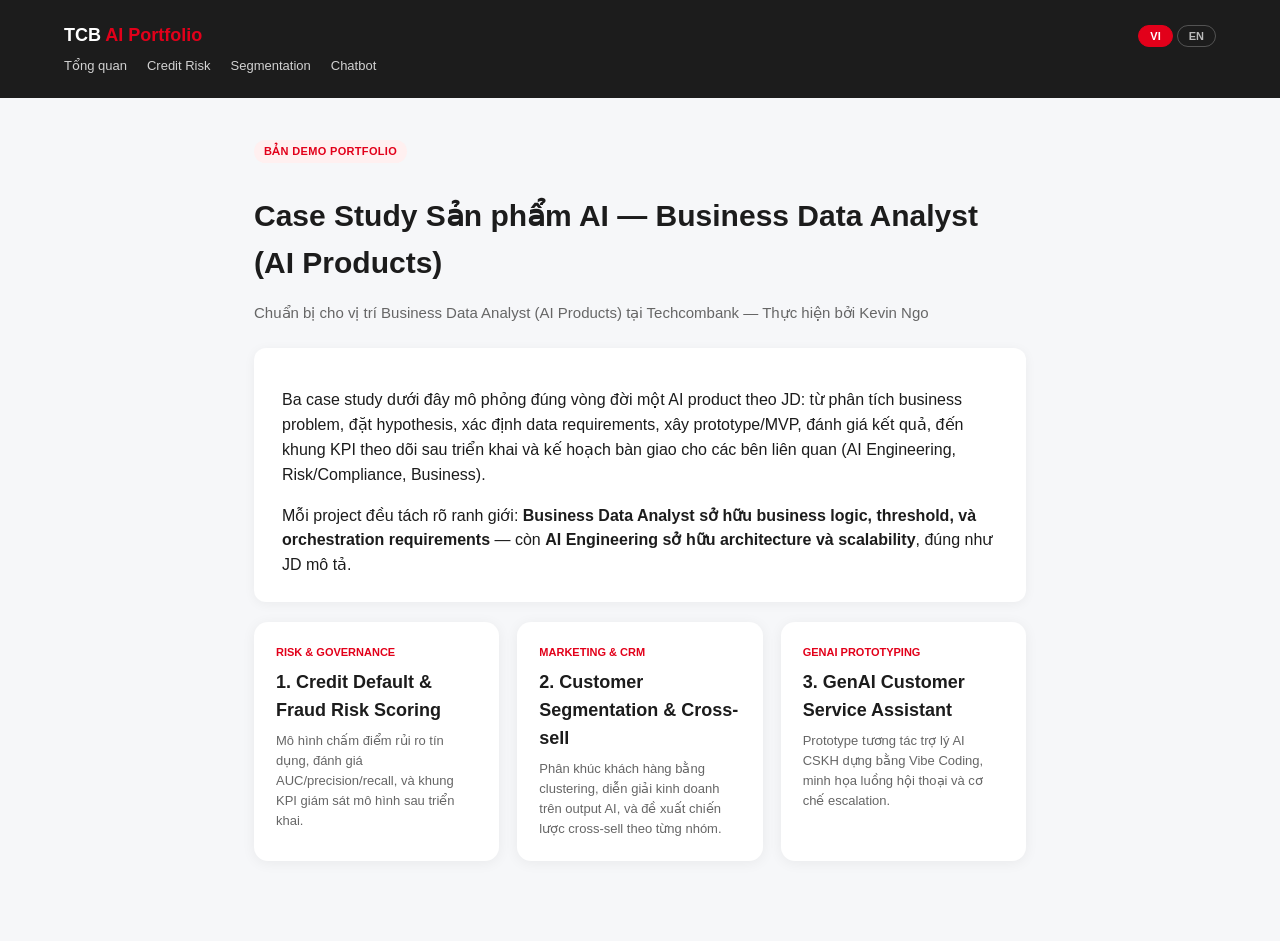
==== index.html @ ac0376df "Remove JD-mapping table, add VI/EN bilingual toggle, translate all content" ====
<!DOCTYPE html>
<html lang="vi">
<head>
<meta charset="UTF-8">
<title>TCB AI Product Portfolio — Kevin Ngo</title>
<link rel="stylesheet" href="styles.css">
</head>
<body>
<header>
  <div class="headrow">
    <a href="index.html" class="brand">TCB<span> AI Portfolio</span></a>
    <div class="lang-switch">
      <button data-set-lang="vi">VI</button>
      <button data-set-lang="en">EN</button>
    </div>
  </div>
  <nav data-lang="vi">
    <a href="index.html">Tổng quan</a>
    <a href="project1.html">Credit Risk</a>
    <a href="project2.html">Segmentation</a>
    <a href="project3.html">Chatbot</a>
  </nav>
  <nav data-lang="en" hidden>
    <a href="index.html">Overview</a>
    <a href="project1.html">Credit Risk</a>
    <a href="project2.html">Segmentation</a>
    <a href="project3.html">Chatbot</a>
  </nav>
</header>
<main>

<div data-lang="vi">
  <div class="badge">BẢN DEMO PORTFOLIO</div>
  <h1>Case Study Sản phẩm AI — Business Data Analyst (AI Products)</h1>
  <p class="subtitle">Chuẩn bị cho vị trí Business Data Analyst (AI Products) tại Techcombank — Thực hiện bởi Kevin Ngo</p>

  <div class="card">
    <p>Ba case study dưới đây mô phỏng đúng vòng đời một AI product theo JD: từ phân tích business problem, đặt hypothesis, xác định data requirements, xây prototype/MVP, đánh giá kết quả, đến khung KPI theo dõi sau triển khai và kế hoạch bàn giao cho các bên liên quan (AI Engineering, Risk/Compliance, Business).</p>
    <p style="margin-bottom:0">Mỗi project đều tách rõ ranh giới: <b>Business Data Analyst sở hữu business logic, threshold, và orchestration requirements</b> — còn <b>AI Engineering sở hữu architecture và scalability</b>, đúng như JD mô tả.</p>
  </div>

  <div class="cards">
    <a class="proj-card" href="project1.html">
      <div class="tag">Risk &amp; Governance</div>
      <h3>1. Credit Default &amp; Fraud Risk Scoring</h3>
      <p>Mô hình chấm điểm rủi ro tín dụng, đánh giá AUC/precision/recall, và khung KPI giám sát mô hình sau triển khai.</p>
    </a>
    <a class="proj-card" href="project2.html">
      <div class="tag">Marketing &amp; CRM</div>
      <h3>2. Customer Segmentation &amp; Cross-sell</h3>
      <p>Phân khúc khách hàng bằng clustering, diễn giải kinh doanh trên output AI, và đề xuất chiến lược cross-sell theo từng nhóm.</p>
    </a>
    <a class="proj-card" href="project3.html">
      <div class="tag">GenAI Prototyping</div>
      <h3>3. GenAI Customer Service Assistant</h3>
      <p>Prototype tương tác trợ lý AI CSKH dựng bằng Vibe Coding, minh họa luồng hội thoại và cơ chế escalation.</p>
    </a>
  </div>
</div>

<div data-lang="en" hidden>
  <div class="badge">PORTFOLIO DEMO</div>
  <h1>AI Product Case Studies — Business Data Analyst (AI Products)</h1>
  <p class="subtitle">Prepared for the Business Data Analyst (AI Products) role at Techcombank — by Kevin Ngo</p>

  <div class="card">
    <p>The three case studies below follow the full lifecycle of an AI product as described in the job description: analyzing the business problem, framing a hypothesis, defining data requirements, building a prototype/MVP, evaluating results, and setting up a KPI framework and handover plan for stakeholders (AI Engineering, Risk/Compliance, Business).</p>
    <p style="margin-bottom:0">Each project draws a clear boundary: the <b>Business Data Analyst owns business logic, thresholds, and orchestration requirements</b> — while <b>AI Engineering owns architecture and scalability</b>, exactly as described in the job description.</p>
  </div>

  <div class="cards">
    <a class="proj-card" href="project1.html">
      <div class="tag">Risk &amp; Governance</div>
      <h3>1. Credit Default &amp; Fraud Risk Scoring</h3>
      <p>A credit risk scoring model with AUC/precision/recall evaluation, and a KPI framework for monitoring the model after deployment.</p>
    </a>
    <a class="proj-card" href="project2.html">
      <div class="tag">Marketing &amp; CRM</div>
      <h3>2. Customer Segmentation &amp; Cross-sell</h3>
      <p>Customer segmentation via clustering, business interpretation of the AI output, and a cross-sell strategy tailored to each segment.</p>
    </a>
    <a class="proj-card" href="project3.html">
      <div class="tag">GenAI Prototyping</div>
      <h3>3. GenAI Customer Service Assistant</h3>
      <p>An interactive AI customer-service assistant prototype built with vibe coding, demonstrating the conversation flow and escalation logic.</p>
    </a>
  </div>
</div>

</main>
<script src="lang.js"></script>
</body>
</html>
---- styles.css ----
:root{
  --primary:#e2001a; --dark:#1c1c1c; --bg:#f6f7f9; --card:#ffffff; --muted:#666;
}
*{box-sizing:border-box;}
body{margin:0; font-family:'Segoe UI',Arial,sans-serif; background:var(--bg); color:var(--dark); line-height:1.55;}
header{background:var(--dark); color:#fff; padding:22px 5vw;}
header a{color:#fff; text-decoration:none;}
header .brand{font-weight:700; font-size:18px;}
header .brand span{color:var(--primary);}
.headrow{display:flex; justify-content:space-between; align-items:center;}
nav{display:flex; gap:20px; margin-top:6px;}
nav a{font-size:13px; opacity:.8;}
nav a:hover{opacity:1; text-decoration:underline;}
.lang-switch{display:flex; gap:4px;}
.lang-switch button{background:transparent; border:1px solid rgba(255,255,255,.35); color:#fff; font-size:11px; font-weight:600; padding:4px 11px; border-radius:14px; cursor:pointer; opacity:.7;}
.lang-switch button:hover{opacity:1;}
.lang-switch button.active{background:var(--primary); border-color:var(--primary); opacity:1;}
[data-lang][hidden]{display:none !important;}
main{max-width:900px; margin:0 auto; padding:40px 5vw 80px;}
h1{font-size:30px; margin-bottom:4px;}
.subtitle{color:var(--muted); font-size:15px; margin-bottom:24px;}
.badge{display:inline-block; background:#fff0f0; color:var(--primary); font-size:11px; font-weight:600; padding:3px 10px; border-radius:12px; margin-bottom:10px; letter-spacing:.03em;}
h2{color:#1F2A44; font-size:20px; border-bottom:2px solid #eee; padding-bottom:6px; margin-top:34px;}
table{width:100%; border-collapse:collapse; margin:14px 0; font-size:14px;}
th{background:#1F2A44; color:#fff; text-align:left; padding:8px 10px;}
td{padding:8px 10px; border-bottom:1px solid #eee; vertical-align:top;}
tr:nth-child(even) td{background:#fafafa;}
ul{padding-left:20px;}
li{margin-bottom:6px;}
.card{background:var(--card); border-radius:12px; padding:24px 28px; box-shadow:0 2px 12px rgba(0,0,0,.05); margin-bottom:18px;}
.cards{display:grid; grid-template-columns:repeat(auto-fit,minmax(240px,1fr)); gap:18px; margin-top:20px;}
.proj-card{background:var(--card); border-radius:14px; padding:22px; box-shadow:0 2px 14px rgba(0,0,0,.06); text-decoration:none; color:var(--dark); display:block; transition:transform .15s;}
.proj-card:hover{transform:translateY(-3px);}
.proj-card .tag{font-size:11px; color:var(--primary); font-weight:700; text-transform:uppercase;}
.proj-card h3{margin:8px 0 6px; font-size:18px;}
.proj-card p{font-size:13px; color:var(--muted); margin:0;}
.btnrow{display:flex; gap:10px; margin-top:14px; flex-wrap:wrap;}
.btn{display:inline-block; padding:9px 16px; border-radius:8px; font-size:13px; text-decoration:none; font-weight:600;}
.btn-primary{background:var(--primary); color:#fff;}
.btn-outline{border:1px solid #ccc; color:var(--dark);}
img.fig{max-width:100%; border-radius:8px; margin:16px 0; border:1px solid #eee;}
.caption{font-size:12px; color:var(--muted); font-style:italic; margin-top:-8px; margin-bottom:20px;}
footer{text-align:center; font-size:12px; color:#999; padding:30px 0;}
.note{background:#fff8e6; border-left:4px solid #e2b400; padding:12px 16px; font-size:13px; border-radius:6px; margin:16px 0;}
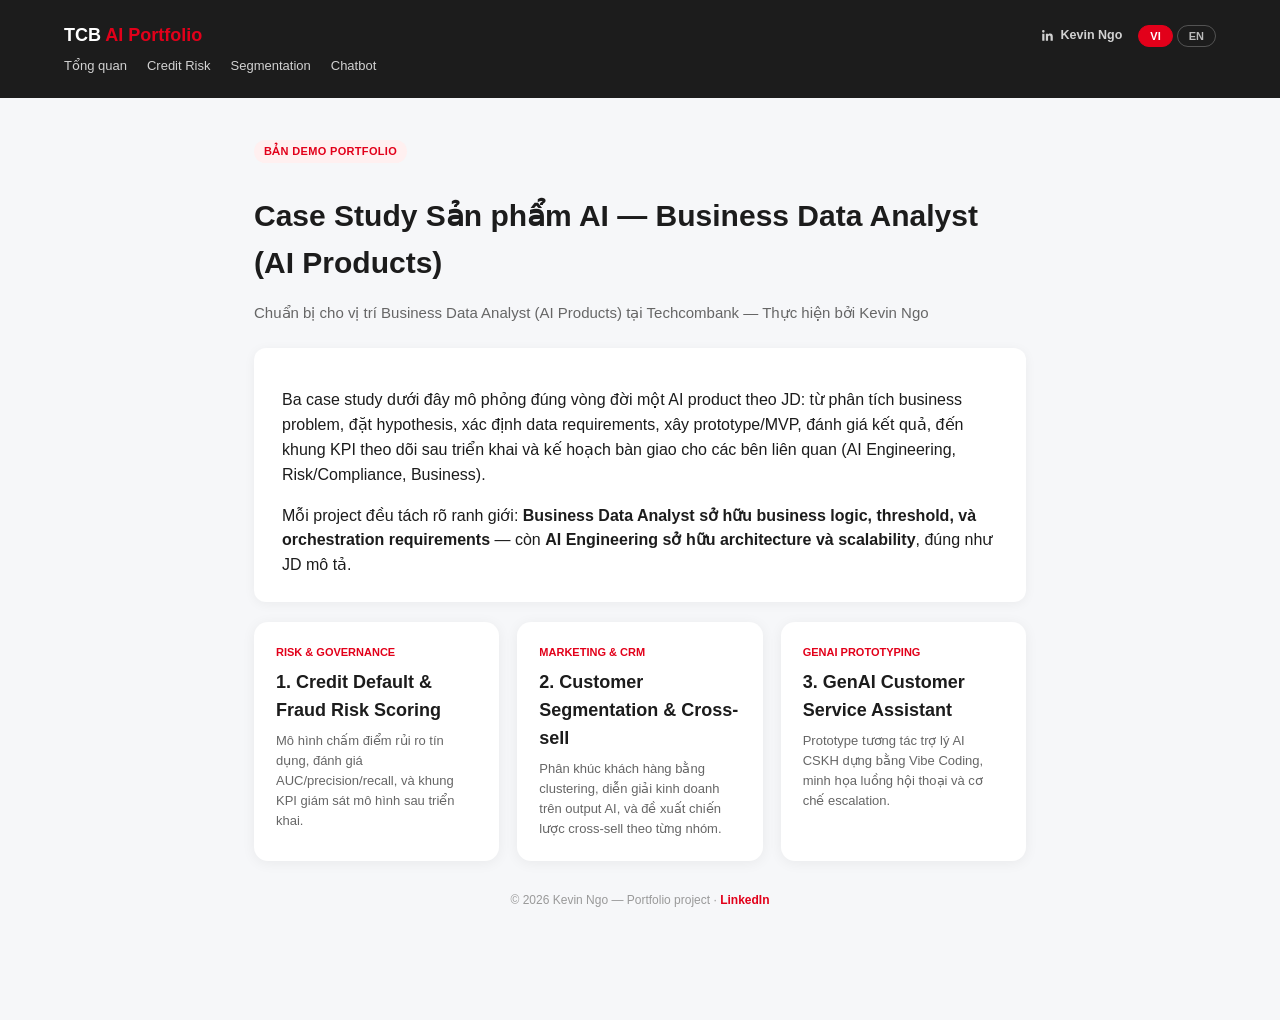
==== commit 62cfc2df: "Add author attribution (Kevin Ngo + LinkedIn) to site header/footer and case study docx cover pages" ====
--- a/index.html
+++ b/index.html
@@ -9,9 +9,15 @@
 <header>
   <div class="headrow">
     <a href="index.html" class="brand">TCB<span> AI Portfolio</span></a>
-    <div class="lang-switch">
-      <button data-set-lang="vi">VI</button>
-      <button data-set-lang="en">EN</button>
+    <div class="headrow-right">
+      <a class="author-link" href="https://www.linkedin.com/in/ng%C3%B4-quang-nguy%C3%AAn-966184140/" target="_blank" rel="noopener">
+        <svg viewBox="0 0 24 24"><path d="M20.45 20.45h-3.55v-5.57c0-1.33-.02-3.03-1.85-3.03-1.85 0-2.14 1.45-2.14 2.94v5.66H9.36V9h3.41v1.56h.05c.48-.9 1.64-1.85 3.38-1.85 3.6 0 4.27 2.37 4.27 5.46v6.28zM5.34 7.43a2.06 2.06 0 1 1 0-4.12 2.06 2.06 0 0 1 0 4.12zM7.12 20.45H3.56V9h3.56v11.45z"/></svg>
+        Kevin Ngo
+      </a>
+      <div class="lang-switch">
+        <button data-set-lang="vi">VI</button>
+        <button data-set-lang="en">EN</button>
+      </div>
     </div>
   </div>
   <nav data-lang="vi">
@@ -87,6 +93,10 @@
   </div>
 </div>
 
+
+<footer>
+  © 2026 Kevin Ngo — Portfolio project · <a class="li-link" href="https://www.linkedin.com/in/ng%C3%B4-quang-nguy%C3%AAn-966184140/" target="_blank" rel="noopener">LinkedIn</a>
+</footer>
 </main>
 <script src="lang.js"></script>
 </body>
--- a/styles.css
+++ b/styles.css
@@ -15,6 +15,12 @@
 .lang-switch button{background:transparent; border:1px solid rgba(255,255,255,.35); color:#fff; font-size:11px; font-weight:600; padding:4px 11px; border-radius:14px; cursor:pointer; opacity:.7;}
 .lang-switch button:hover{opacity:1;}
 .lang-switch button.active{background:var(--primary); border-color:var(--primary); opacity:1;}
+.headrow-right{display:flex; align-items:center; gap:16px;}
+.author-link{display:flex; align-items:center; gap:6px; color:#fff; opacity:.8; font-size:12.5px; font-weight:600; text-decoration:none;}
+.author-link:hover{opacity:1; text-decoration:underline;}
+.author-link svg{width:15px; height:15px; fill:#fff;}
+footer .li-link{color:var(--primary); font-weight:600; text-decoration:none;}
+footer .li-link:hover{text-decoration:underline;}
 [data-lang][hidden]{display:none !important;}
 main{max-width:900px; margin:0 auto; padding:40px 5vw 80px;}
 h1{font-size:30px; margin-bottom:4px;}
